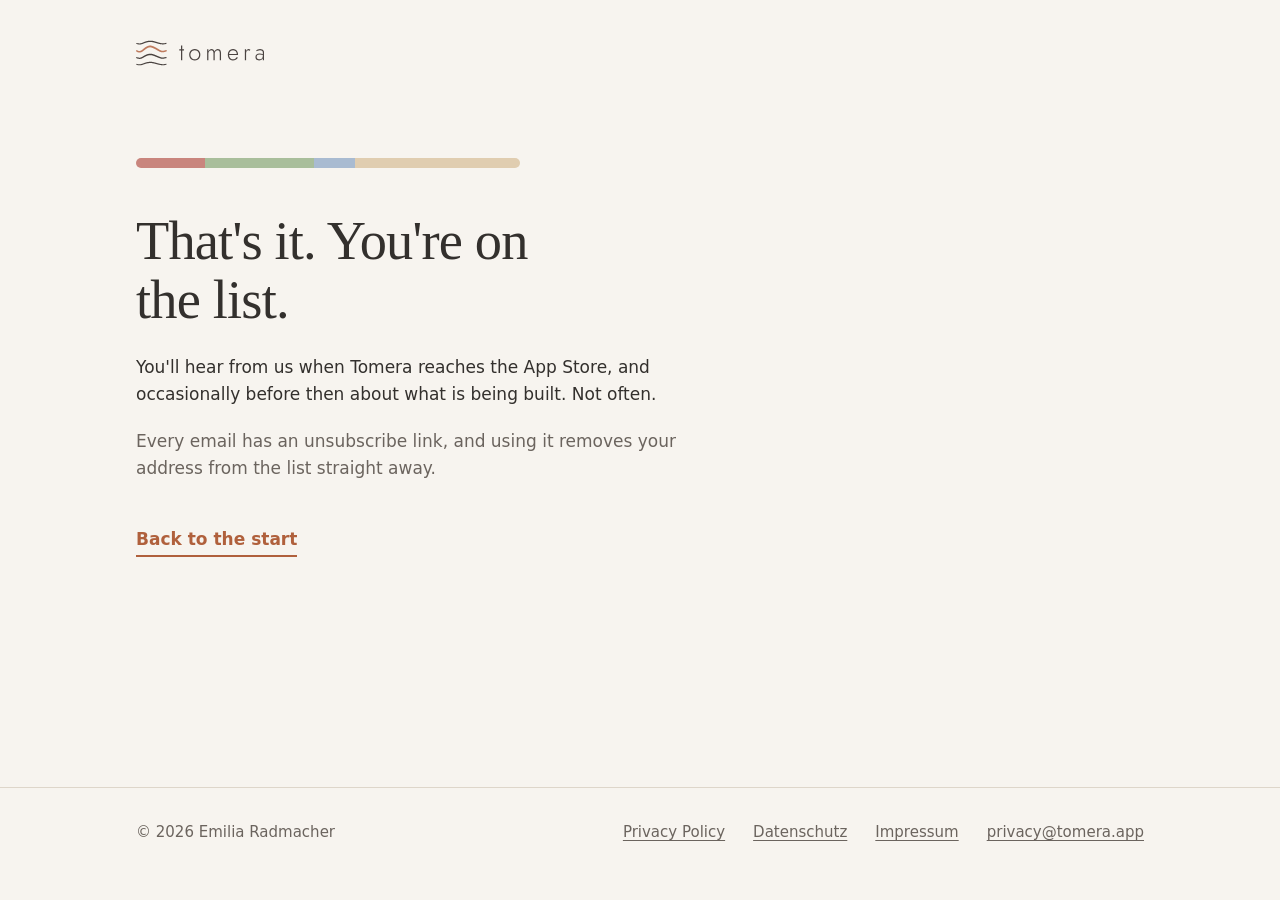
==== confirmed.html @ b7e4d444 "Add confirmation page" ====
<!DOCTYPE html>
<html lang="en">
<head>
<meta charset="utf-8">
<meta name="viewport" content="width=device-width, initial-scale=1">
<title>You are on the list · Tomera</title>
<meta name="robots" content="noindex">

<style>
:root{
  --paper:#F7F4EF;
  --card:#EBE5DC;
  --ink:#33302D;
  --ink-soft:#6B645E;
  --clay:#B0603C;
  --line:#DED6CA;

  --menstrual:#C9857D;
  --follicular:#A9BE9B;
  --ovulation:#A9BBD1;
  --luteal:#E0CDB0;
}

*{box-sizing:border-box}
html{-webkit-text-size-adjust:100%}

body{
  margin:0;
  min-height:100vh;
  display:flex;
  flex-direction:column;
  background:var(--paper);
  color:var(--ink);
  font-family:system-ui,-apple-system,"Segoe UI",Roboto,sans-serif;
  font-size:17px;
  line-height:1.6;
  -webkit-font-smoothing:antialiased;
}

.wrap{
  width:100%;
  max-width:66rem;
  margin:0 auto;
  padding:0 1.5rem;
}

a{color:var(--clay)}
a:focus-visible{outline:2px solid var(--clay);outline-offset:3px;border-radius:2px}

.masthead{padding:2.25rem 0 1rem}
.mark{display:block;height:34px;width:auto}

main{flex:1 0 auto;padding:4.5rem 0 0}

h1{
  font-family:ui-serif,"New York",Georgia,serif;
  font-weight:400;
  font-size:clamp(2.2rem,5.5vw,3.4rem);
  line-height:1.08;
  letter-spacing:-.015em;
  margin:0 0 1.5rem;
  max-width:16ch;
}

p{max-width:50ch;margin:0 0 1.25rem}
.soft{color:var(--ink-soft)}

.band{
  display:flex;
  height:10px;
  border-radius:999px;
  overflow:hidden;
  margin:0 0 2.75rem;
  max-width:24rem;
}
.band span{display:block}
.band .m{flex:5;background:var(--menstrual)}
.band .f{flex:8;background:var(--follicular)}
.band .o{flex:3;background:var(--ovulation)}
.band .l{flex:12;background:var(--luteal)}

.back{
  display:inline-block;
  margin:1.5rem 0 0;
  font-weight:600;
  text-decoration:none;
  border-bottom:2px solid var(--clay);
  padding-bottom:2px;
}

.foot{
  flex:none;
  margin-top:5rem;
  border-top:1px solid var(--line);
  padding:2rem 0 3.5rem;
  font-size:.9375rem;
  color:var(--ink-soft);
}
.foot .wrap{
  display:flex;
  flex-wrap:wrap;
  gap:.75rem 1.75rem;
  align-items:baseline;
  justify-content:space-between;
}
.foot nav{display:flex;flex-wrap:wrap;gap:.75rem 1.75rem}
.foot a{color:var(--ink-soft);text-decoration:underline;text-underline-offset:3px}
.foot a:hover{color:var(--clay)}
.foot .copy{margin:0}

@media (max-width:760px){
  main{padding-top:3rem}
}
</style>
</head>

<body>

<header class="masthead">
  <div class="wrap">
    <a href="/"><img class="mark" src="tomera_lockup_horizontal_light.svg" alt="Tomera"></a>
  </div>
</header>

<main>
  <div class="wrap">
    <div class="band" role="presentation">
      <span class="m"></span><span class="f"></span><span class="o"></span><span class="l"></span>
    </div>

    <h1>That's it. You're on the list.</h1>

    <p>
      You'll hear from us when Tomera reaches the App Store, and occasionally
      before then about what is being built. Not often.
    </p>

    <p class="soft">
      Every email has an unsubscribe link, and using it removes your address
      from the list straight away.
    </p>

    <a class="back" href="/">Back to the start</a>
  </div>
</main>

<footer class="foot">
  <div class="wrap">
    <p class="copy">&copy; 2026 Emilia Radmacher</p>
    <nav>
      <a href="/privacy.html">Privacy Policy</a>
      <a href="/datenschutz.html">Datenschutz</a>
      <a href="/impressum.html">Impressum</a>
      <a href="mailto:privacy@tomera.app">privacy@tomera.app</a>
    </nav>
  </div>
</footer>

</body>
</html>
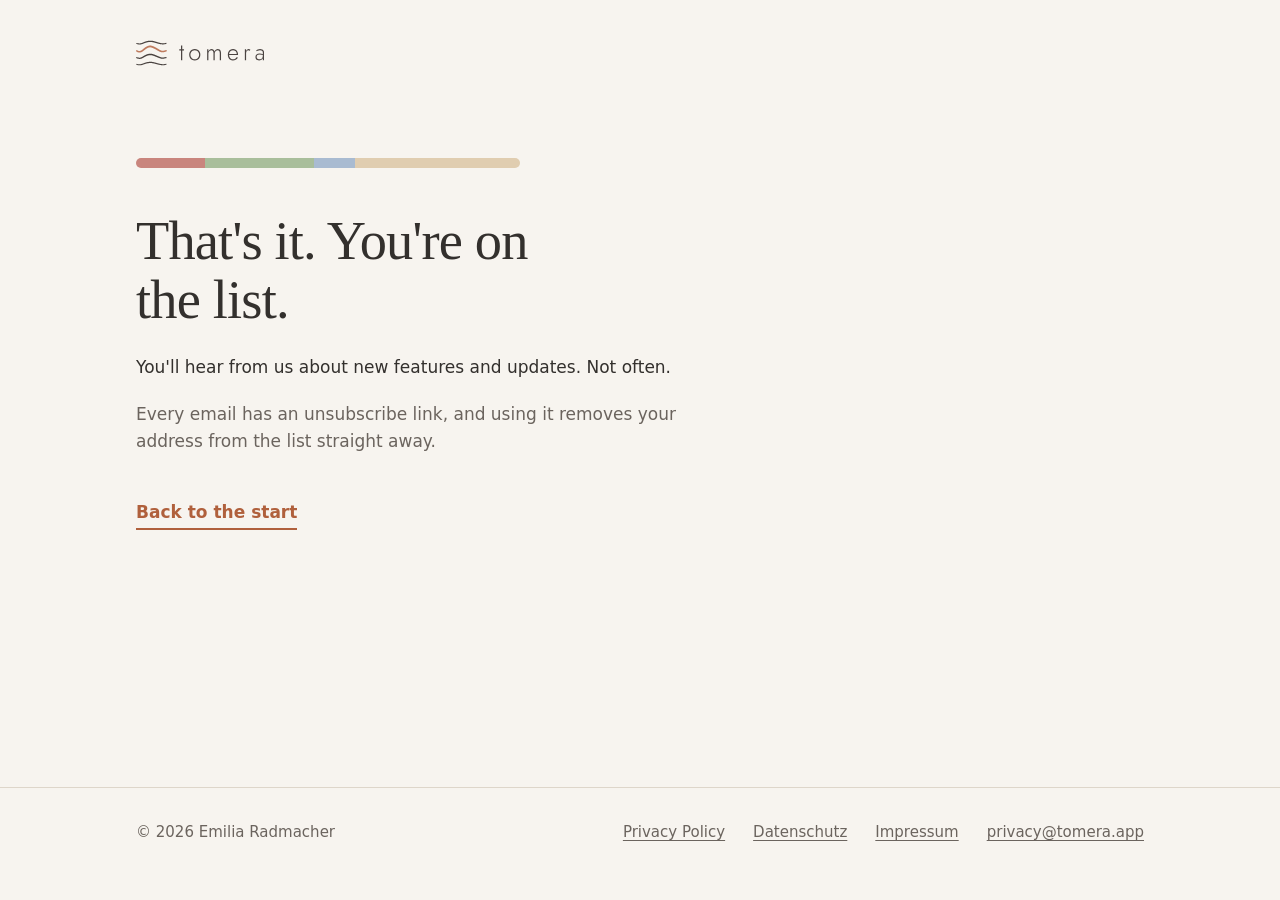
==== commit 310945c9: "Update confirmed.html" ====
--- a/confirmed.html
+++ b/confirmed.html
@@ -112,6 +112,8 @@
   main{padding-top:3rem}
 }
 </style>
+<link rel="icon" href="/icon.png" type="image/png">
+<link rel="apple-touch-icon" href="/icon.png">
 </head>
 
 <body>
@@ -131,8 +133,7 @@
     <h1>That's it. You're on the list.</h1>
 
     <p>
-      You'll hear from us when Tomera reaches the App Store, and occasionally
-      before then about what is being built. Not often.
+      You'll hear from us about new features and updates. Not often.
     </p>
 
     <p class="soft">
